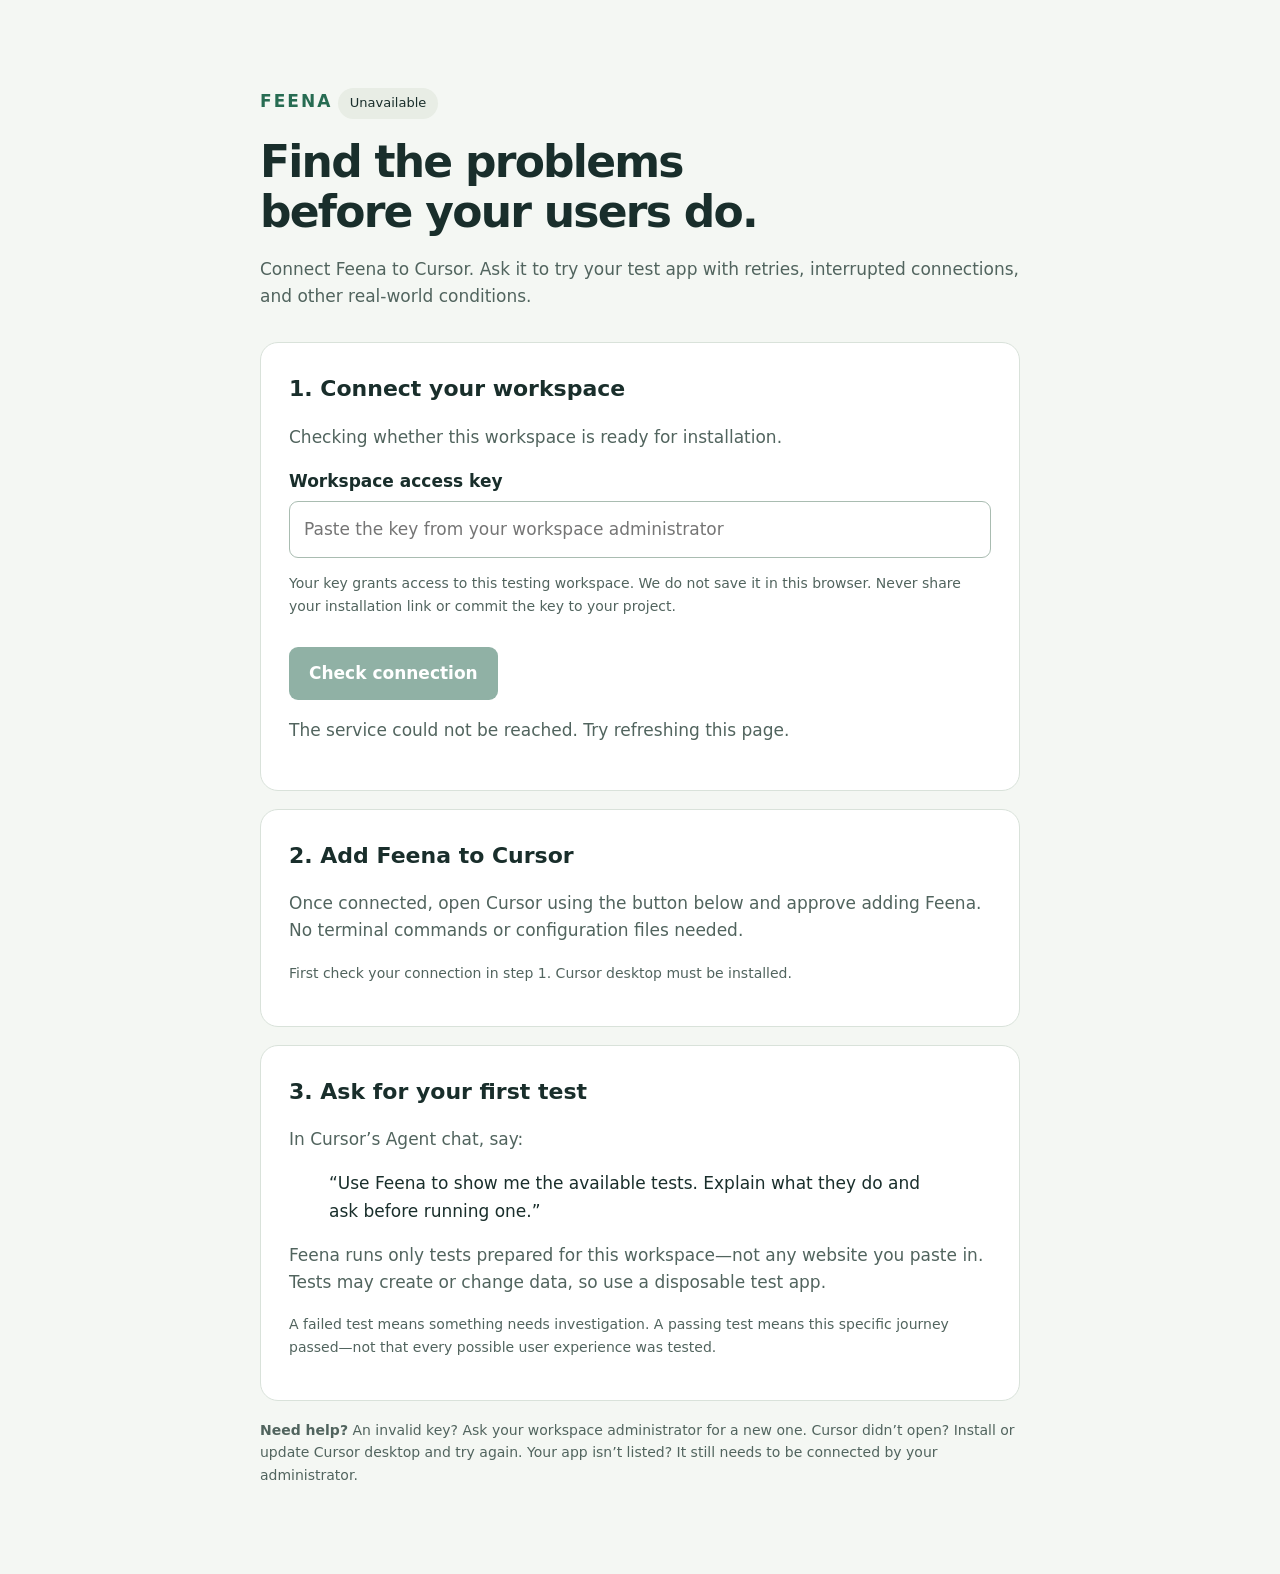
==== feena/src/feena/onboarding.html @ b4c307e5 "Rename Mallory to Feena throughout application and tooling Co-authored-by: philippaaaa <philippamcin" ====
<!doctype html>
<html lang="en"><head><meta charset="utf-8"><meta name="viewport" content="width=device-width, initial-scale=1">
<title>Connect Feena</title>
<style>
:root{font:17px/1.6 system-ui,sans-serif;color:#192e2b;background:#f4f7f3}body{margin:0}main{max-width:760px;margin:64px auto;padding:24px}header{margin-bottom:32px}.brand{font-weight:800;letter-spacing:.12em;color:#276c52}h1{font-size:44px;line-height:1.15;letter-spacing:-.04em;margin:18px 0}h2{font-size:22px;margin:0 0 12px}p{color:#51645e}.card{background:white;border:1px solid #d9e2da;border-radius:18px;padding:28px;margin:18px 0}.badge{display:inline-block;background:#e8ede5;padding:5px 12px;border-radius:30px;font-size:13px}label{display:block;font-weight:650;margin:16px 0 6px}input{box-sizing:border-box;width:100%;padding:14px;border:1px solid #a9bcb1;border-radius:9px;font:inherit}button,.button{display:inline-block;background:#23664e;color:white;border:0;border-radius:9px;padding:13px 20px;font:inherit;font-weight:650;cursor:pointer;margin-top:16px;text-decoration:none}button:disabled{opacity:.5;cursor:default}.muted{font-size:14px}#message{min-height:28px}code{white-space:normal}footer{font-size:14px;color:#51645e}a{color:#23664e}[hidden]{display:none!important}@media(max-width:600px){main{margin:20px auto;padding:18px}h1{font-size:34px}.card{padding:22px}}
</style></head><body><main>
<header><span class="brand">FEENA</span> <span class="badge" id="mode">Checking service…</span>
<h1>Find the problems<br>before your users do.</h1>
<p>Connect Feena to Cursor. Ask it to try your test app with retries, interrupted connections, and other real-world conditions.</p></header>
<section class="card"><h2>1. Connect your workspace</h2>
<p id="availability">Checking whether this workspace is ready for installation.</p>
<label for="key">Workspace access key</label><input id="key" type="password" autocomplete="off" spellcheck="false" placeholder="Paste the key from your workspace administrator">
<p class="muted">Your key grants access to this testing workspace. We do not save it in this browser. Never share your installation link or commit the key to your project.</p>
<button id="check" disabled>Check connection</button><p id="message" role="status" aria-live="polite"></p>
</section>
<section class="card"><h2>2. Add Feena to Cursor</h2><p>Once connected, open Cursor using the button below and approve adding Feena. No terminal commands or configuration files needed.</p>
<a id="install" class="button" hidden>Add to Cursor ↗</a><p id="installHint" class="muted">First check your connection in step 1. Cursor desktop must be installed.</p></section>
<section class="card"><h2>3. Ask for your first test</h2><p>In Cursor’s Agent chat, say:</p>
<blockquote>“Use Feena to show me the available tests. Explain what they do and ask before running one.”</blockquote>
<p>Feena runs only tests prepared for this workspace—not any website you paste in. Tests may create or change data, so use a disposable test app.</p>
<p class="muted">A failed test means something needs investigation. A passing test means this specific journey passed—not that every possible user experience was tested.</p></section>
<footer><strong>Need help?</strong> An invalid key? Ask your workspace administrator for a new one. Cursor didn’t open? Install or update Cursor desktop and try again. Your app isn’t listed? It still needs to be connected by your administrator.</footer>
</main><script>
const key=document.querySelector('#key'), check=document.querySelector('#check'), install=document.querySelector('#install'), message=document.querySelector('#message');
let endpoint=null;
function reset(){install.hidden=true;install.removeAttribute('href');message.textContent='';}
key.addEventListener('input',reset);
fetch('/connection-info',{cache:'no-store'}).then(r=>r.json()).then(info=>{
 endpoint=info.endpoint;
 document.querySelector('#mode').textContent=endpoint?'Private workspace':'Preview only';
 document.querySelector('#availability').textContent=endpoint?'Paste your workspace key, then check the connection.':'This is a temporary demo, not a permanent Cursor connection. Installation is disabled until an administrator configures a stable HTTPS address. You can explore the setup steps below.';
 check.disabled=!endpoint; key.disabled=!endpoint;
}).catch(()=>{document.querySelector('#mode').textContent='Unavailable';message.textContent='The service could not be reached. Try refreshing this page.';});
check.addEventListener('click',async()=>{
 reset();const secret=key.value.trim();if(!secret){message.textContent='Paste your workspace access key first.';return;}
 check.disabled=true;message.textContent='Checking your connection…';
 try{
 const response=await fetch('/connection-check',{headers:{Authorization:'Bearer '+secret},cache:'no-store'});
 if(key.value.trim()!==secret){message.textContent='Your key changed. Check the connection again.';return;}
 if(!response.ok){message.textContent=response.status===401?'That key was not accepted. Check it with your workspace administrator.':'The service is unavailable. Please try again.';return;}
 const config={url:endpoint,headers:{Authorization:'Bearer '+secret}};
 const bytes=new TextEncoder().encode(JSON.stringify(config));
 const encoded=btoa(Array.from(bytes,b=>String.fromCharCode(b)).join(''));
 install.href='cursor://anysphere.cursor-deeplink/mcp/install?name=feena&config='+encodeURIComponent(encoded);
 install.hidden=false;message.textContent='Connected. You can now add Feena to Cursor.';
 document.querySelector('#installHint').textContent='Cursor will ask you to confirm installation. This private link includes your access key; do not share it.';
 }catch{message.textContent='We couldn’t reach the service. Check your connection and try again.';}finally{check.disabled=false;}
});
window.addEventListener('pagehide',()=>{key.value='';reset();});
</script></body></html>
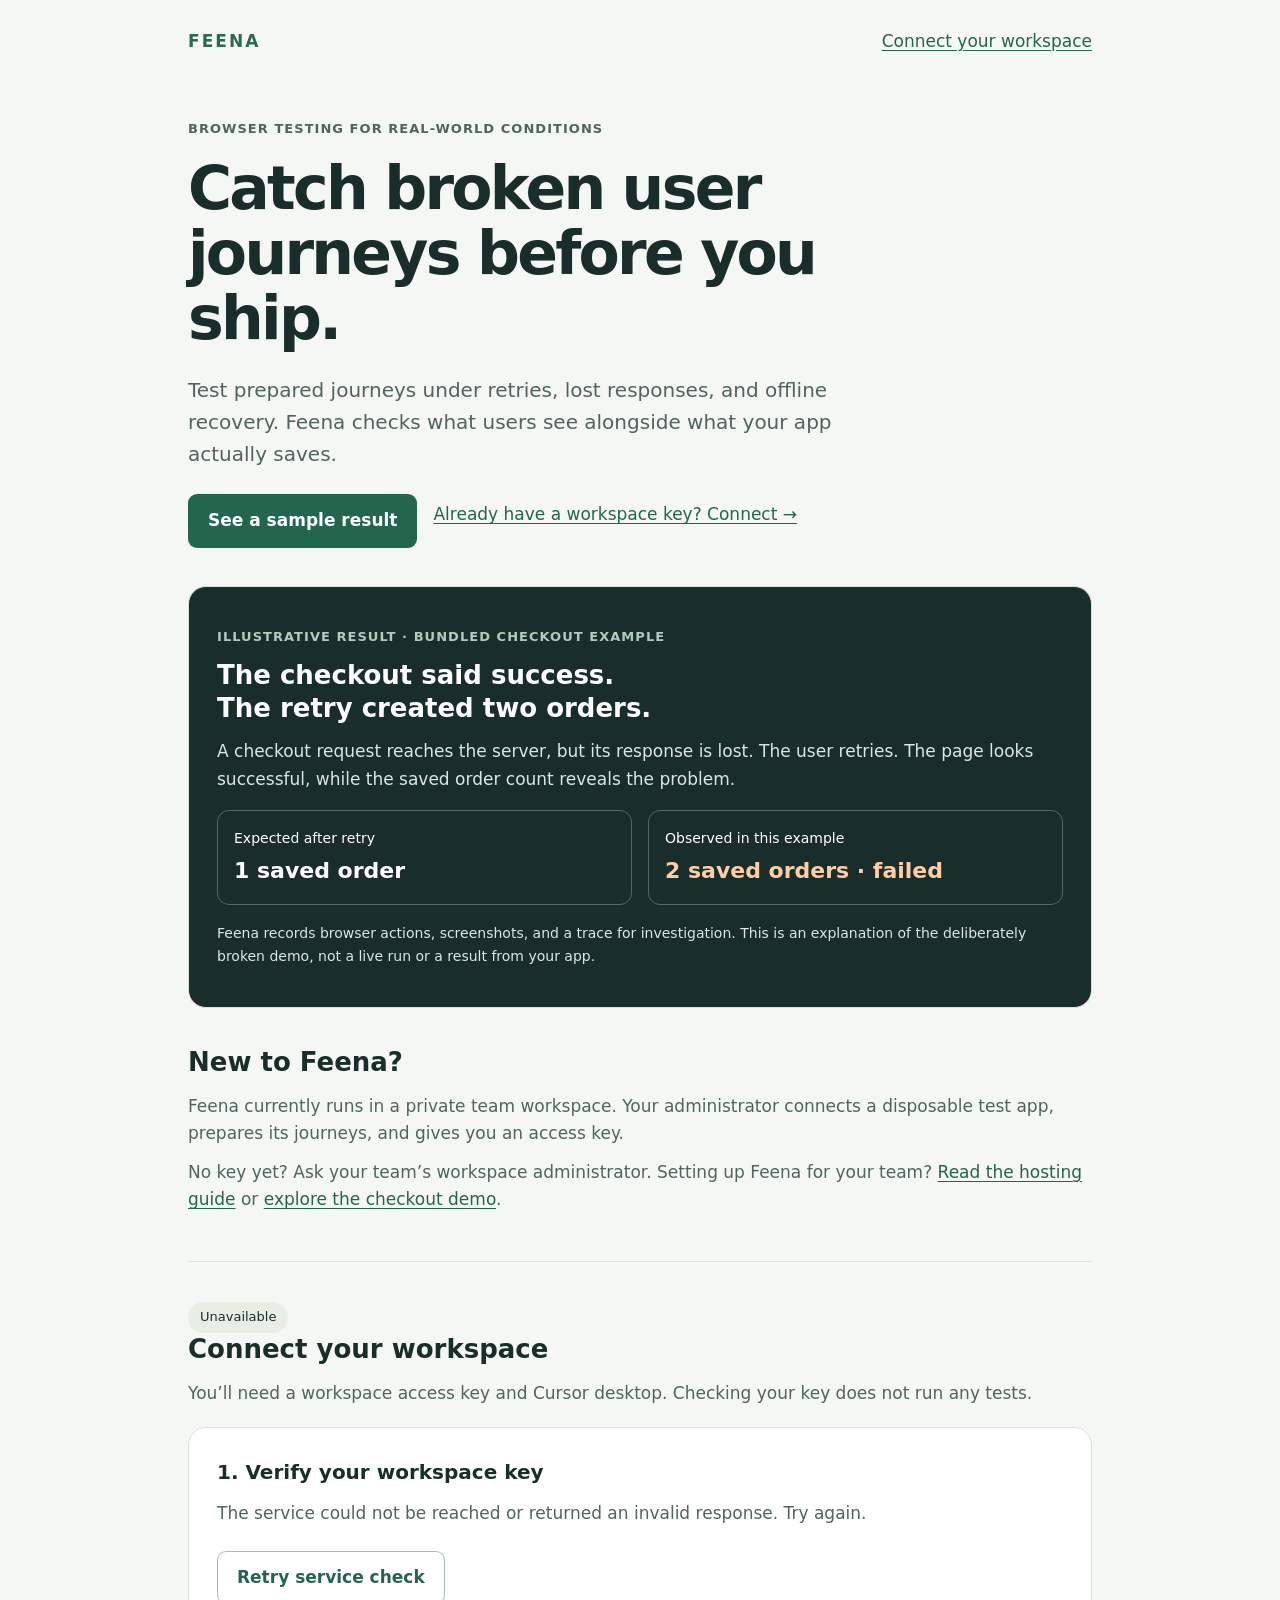
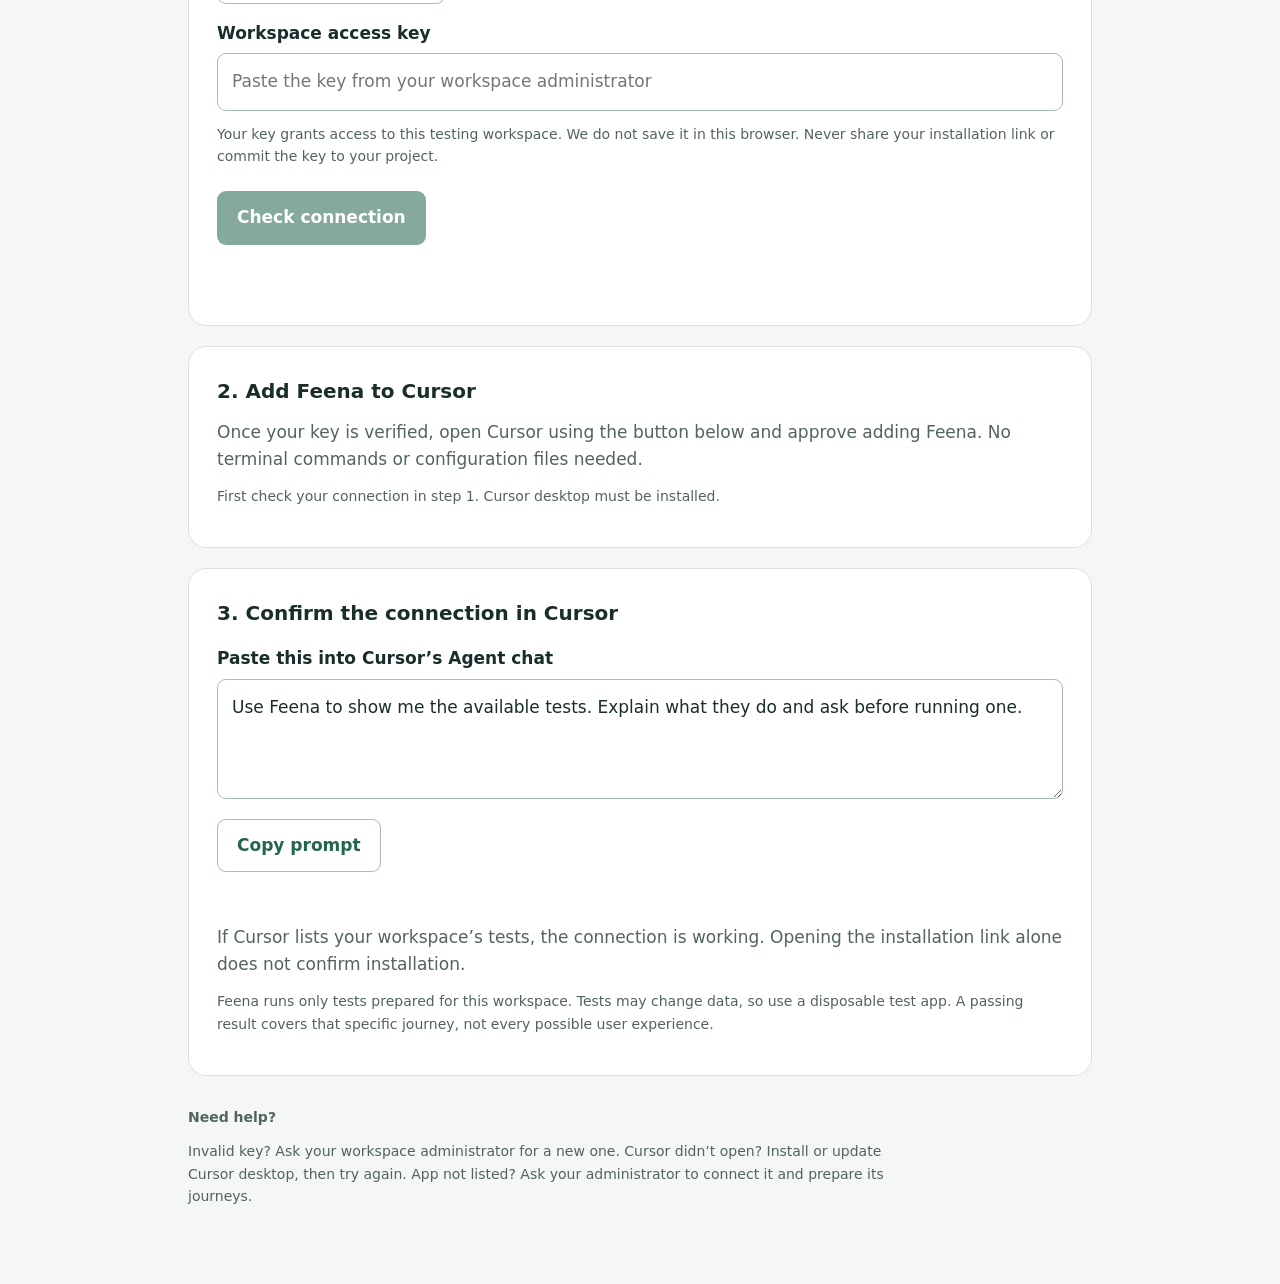
==== commit c43c5a58: "Improve Feena introduction, workspace onboarding, and connection recovery" ====
--- a/feena/src/feena/onboarding.html
+++ b/feena/src/feena/onboarding.html
@@ -1,50 +1,217 @@
 <!doctype html>
-<html lang="en"><head><meta charset="utf-8"><meta name="viewport" content="width=device-width, initial-scale=1">
-<title>Connect Feena</title>
-<style>
-:root{font:17px/1.6 system-ui,sans-serif;color:#192e2b;background:#f4f7f3}body{margin:0}main{max-width:760px;margin:64px auto;padding:24px}header{margin-bottom:32px}.brand{font-weight:800;letter-spacing:.12em;color:#276c52}h1{font-size:44px;line-height:1.15;letter-spacing:-.04em;margin:18px 0}h2{font-size:22px;margin:0 0 12px}p{color:#51645e}.card{background:white;border:1px solid #d9e2da;border-radius:18px;padding:28px;margin:18px 0}.badge{display:inline-block;background:#e8ede5;padding:5px 12px;border-radius:30px;font-size:13px}label{display:block;font-weight:650;margin:16px 0 6px}input{box-sizing:border-box;width:100%;padding:14px;border:1px solid #a9bcb1;border-radius:9px;font:inherit}button,.button{display:inline-block;background:#23664e;color:white;border:0;border-radius:9px;padding:13px 20px;font:inherit;font-weight:650;cursor:pointer;margin-top:16px;text-decoration:none}button:disabled{opacity:.5;cursor:default}.muted{font-size:14px}#message{min-height:28px}code{white-space:normal}footer{font-size:14px;color:#51645e}a{color:#23664e}[hidden]{display:none!important}@media(max-width:600px){main{margin:20px auto;padding:18px}h1{font-size:34px}.card{padding:22px}}
-</style></head><body><main>
-<header><span class="brand">FEENA</span> <span class="badge" id="mode">Checking service…</span>
-<h1>Find the problems<br>before your users do.</h1>
-<p>Connect Feena to Cursor. Ask it to try your test app with retries, interrupted connections, and other real-world conditions.</p></header>
-<section class="card"><h2>1. Connect your workspace</h2>
-<p id="availability">Checking whether this workspace is ready for installation.</p>
-<label for="key">Workspace access key</label><input id="key" type="password" autocomplete="off" spellcheck="false" placeholder="Paste the key from your workspace administrator">
-<p class="muted">Your key grants access to this testing workspace. We do not save it in this browser. Never share your installation link or commit the key to your project.</p>
-<button id="check" disabled>Check connection</button><p id="message" role="status" aria-live="polite"></p>
-</section>
-<section class="card"><h2>2. Add Feena to Cursor</h2><p>Once connected, open Cursor using the button below and approve adding Feena. No terminal commands or configuration files needed.</p>
-<a id="install" class="button" hidden>Add to Cursor ↗</a><p id="installHint" class="muted">First check your connection in step 1. Cursor desktop must be installed.</p></section>
-<section class="card"><h2>3. Ask for your first test</h2><p>In Cursor’s Agent chat, say:</p>
-<blockquote>“Use Feena to show me the available tests. Explain what they do and ask before running one.”</blockquote>
-<p>Feena runs only tests prepared for this workspace—not any website you paste in. Tests may create or change data, so use a disposable test app.</p>
-<p class="muted">A failed test means something needs investigation. A passing test means this specific journey passed—not that every possible user experience was tested.</p></section>
-<footer><strong>Need help?</strong> An invalid key? Ask your workspace administrator for a new one. Cursor didn’t open? Install or update Cursor desktop and try again. Your app isn’t listed? It still needs to be connected by your administrator.</footer>
-</main><script>
-const key=document.querySelector('#key'), check=document.querySelector('#check'), install=document.querySelector('#install'), message=document.querySelector('#message');
-let endpoint=null;
-function reset(){install.hidden=true;install.removeAttribute('href');message.textContent='';}
-key.addEventListener('input',reset);
-fetch('/connection-info',{cache:'no-store'}).then(r=>r.json()).then(info=>{
- endpoint=info.endpoint;
- document.querySelector('#mode').textContent=endpoint?'Private workspace':'Preview only';
- document.querySelector('#availability').textContent=endpoint?'Paste your workspace key, then check the connection.':'This is a temporary demo, not a permanent Cursor connection. Installation is disabled until an administrator configures a stable HTTPS address. You can explore the setup steps below.';
- check.disabled=!endpoint; key.disabled=!endpoint;
-}).catch(()=>{document.querySelector('#mode').textContent='Unavailable';message.textContent='The service could not be reached. Try refreshing this page.';});
-check.addEventListener('click',async()=>{
- reset();const secret=key.value.trim();if(!secret){message.textContent='Paste your workspace access key first.';return;}
- check.disabled=true;message.textContent='Checking your connection…';
- try{
- const response=await fetch('/connection-check',{headers:{Authorization:'Bearer '+secret},cache:'no-store'});
- if(key.value.trim()!==secret){message.textContent='Your key changed. Check the connection again.';return;}
- if(!response.ok){message.textContent=response.status===401?'That key was not accepted. Check it with your workspace administrator.':'The service is unavailable. Please try again.';return;}
- const config={url:endpoint,headers:{Authorization:'Bearer '+secret}};
- const bytes=new TextEncoder().encode(JSON.stringify(config));
- const encoded=btoa(Array.from(bytes,b=>String.fromCharCode(b)).join(''));
- install.href='cursor://anysphere.cursor-deeplink/mcp/install?name=feena&config='+encodeURIComponent(encoded);
- install.hidden=false;message.textContent='Connected. You can now add Feena to Cursor.';
- document.querySelector('#installHint').textContent='Cursor will ask you to confirm installation. This private link includes your access key; do not share it.';
- }catch{message.textContent='We couldn’t reach the service. Check your connection and try again.';}finally{check.disabled=false;}
-});
-window.addEventListener('pagehide',()=>{key.value='';reset();});
-</script></body></html>
+<html lang="en">
+<head>
+  <meta charset="utf-8">
+  <meta name="viewport" content="width=device-width, initial-scale=1">
+  <meta name="description" content="Test prepared browser journeys under retries, lost responses, and offline recovery. Connect your private Feena workspace to Cursor.">
+  <title>Feena — Catch broken user journeys | Connect Feena</title>
+  <style>
+    :root{font:17px/1.6 system-ui,sans-serif;color:#192e2b;background:#f4f7f3;scroll-behavior:smooth}
+    *{box-sizing:border-box}body{margin:0}main{max-width:960px;margin:auto;padding:28px 28px 64px}
+    nav{display:flex;align-items:center;justify-content:space-between;gap:20px;margin-bottom:64px}
+    .brand{font-weight:800;letter-spacing:.12em;color:#276c52;text-decoration:none}
+    h1{max-width:740px;font-size:clamp(36px,6vw,60px);line-height:1.08;letter-spacing:-.045em;margin:16px 0 24px}
+    h2{font-size:26px;line-height:1.25;margin:0 0 14px}h3{font-size:20px;margin:0 0 12px}
+    p{color:#51645e;margin:12px 0}.intro{max-width:650px;font-size:20px}.eyebrow{font-size:13px;font-weight:750;letter-spacing:.08em;text-transform:uppercase}
+    .card{background:#fff;border:1px solid #d9e2da;border-radius:18px;padding:28px;margin:20px 0}
+    .sample{background:#192e2b;color:#fff;margin:38px 0}.sample p{color:#dce7df}.sample .eyebrow{color:#afccbc}
+    .sample dl{display:grid;grid-template-columns:1fr 1fr;gap:16px}.sample dl div{border:1px solid #546960;border-radius:12px;padding:16px}
+    dt{font-size:14px}dd{margin:4px 0 0;font-size:22px;font-weight:650}.sample .failure{color:#ffcea5}
+    .badge{display:inline-block;background:#e8ede5;padding:5px 12px;border-radius:30px;font-size:13px}
+    label{display:block;font-weight:650;margin:16px 0 6px}input,textarea{width:100%;padding:14px;border:1px solid #a9bcb1;border-radius:9px;font:inherit;background:#fff;color:inherit}
+    button,.button{display:inline-block;background:#23664e;color:#fff;border:0;border-radius:9px;padding:13px 20px;font:inherit;font-weight:650;cursor:pointer;margin-top:12px;text-decoration:none}
+    button:hover,.button:hover{background:#194e3b}button:disabled{opacity:.55;cursor:default}.secondary{background:transparent;color:#23664e;box-shadow:inset 0 0 0 1px #a9bcb1}.secondary:hover{background:#e8ede5}
+    a{color:#23664e;text-underline-offset:3px}a:focus-visible,button:focus-visible,input:focus-visible,textarea:focus-visible{outline:3px solid #b25c15;outline-offset:4px}
+    .actions{display:flex;flex-wrap:wrap;align-items:center;gap:16px}.muted,footer{font-size:14px}.status{min-height:28px}
+    .divider{border-top:1px solid #d9e2da;margin-top:48px;padding-top:40px}.context{background:#f4f7f3;border-radius:12px;padding:16px;overflow-wrap:anywhere}.context dd{font-size:17px;margin-bottom:12px}
+    section[id]{scroll-margin-top:24px}textarea{min-height:120px;resize:vertical}footer{color:#51645e;margin-top:30px}footer p{max-width:720px}
+    [hidden]{display:none!important}.skip{position:absolute;left:16px;top:-100px;background:#fff;padding:12px}.skip:focus{top:12px}
+    @media(max-width:600px){main{padding:20px 18px 40px}nav{margin-bottom:40px;font-size:14px}.card{padding:22px}.sample dl{grid-template-columns:1fr}.intro{font-size:18px}}
+    @media(prefers-reduced-motion:reduce){:root{scroll-behavior:auto}}
+  </style>
+</head>
+<body>
+<a class="skip" href="#main">Skip to content</a>
+<main id="main">
+  <nav aria-label="Main navigation"><a class="brand" href="#main">FEENA</a><a href="#connect">Connect your workspace</a></nav>
+  <header>
+    <p class="eyebrow">Browser testing for real-world conditions</p>
+    <h1>Catch broken user journeys before you ship.</h1>
+    <p class="intro">Test prepared journeys under retries, lost responses, and offline recovery. Feena checks what users see alongside what your app actually saves.</p>
+    <div class="actions"><a class="button" href="#example">See a sample result</a><a href="#connect">Already have a workspace key? Connect →</a></div>
+  </header>
+  <section class="card sample" id="example" aria-labelledby="example-title">
+    <p class="eyebrow">Illustrative result · bundled checkout example</p>
+    <h2 id="example-title">The checkout said success.<br>The retry created two orders.</h2>
+    <p>A checkout request reaches the server, but its response is lost. The user retries. The page looks successful, while the saved order count reveals the problem.</p>
+    <dl><div><dt>Expected after retry</dt><dd>1 saved order</dd></div><div><dt>Observed in this example</dt><dd class="failure">2 saved orders · failed</dd></div></dl>
+    <p class="muted">Feena records browser actions, screenshots, and a trace for investigation. This is an explanation of the deliberately broken demo, not a live run or a result from your app.</p>
+  </section>
+  <section aria-labelledby="access-title">
+    <h2 id="access-title">New to Feena?</h2>
+    <p>Feena currently runs in a private team workspace. Your administrator connects a disposable test app, prepares its journeys, and gives you an access key.</p>
+    <p>No key yet? Ask your team’s workspace administrator. Setting up Feena for your team? <a href="https://github.com/philippaaaa/feena/blob/HEAD/feena/DEPLOY.md">Read the hosting guide</a> or <a href="https://github.com/philippaaaa/feena/tree/HEAD/feena/examples/resilient-checkout">explore the checkout demo</a>.</p>
+  </section>
+  <section class="divider" id="connect" aria-labelledby="connect-title">
+    <span class="badge" id="mode">Checking service…</span>
+    <h2 id="connect-title">Connect your workspace</h2>
+    <p>You’ll need a workspace access key and Cursor desktop. Checking your key does not run any tests.</p>
+    <noscript><p>JavaScript is required to verify your key and create the Cursor installation link. Enable it and reload this page.</p></noscript>
+    <section class="card" aria-labelledby="key-title">
+      <h3 id="key-title">1. Verify your workspace key</h3>
+      <p id="availability" role="status">Checking whether this workspace is ready for installation.</p>
+      <button id="retry" class="secondary" type="button" hidden>Retry service check</button>
+      <form id="connection-form">
+        <label for="key">Workspace access key</label>
+        <input id="key" type="password" autocomplete="off" spellcheck="false" disabled aria-describedby="key-help message" placeholder="Paste the key from your workspace administrator">
+        <p class="muted" id="key-help">Your key grants access to this testing workspace. We do not save it in this browser. Never share your installation link or commit the key to your project.</p>
+        <button id="check" type="submit" disabled>Check connection</button>
+        <p id="message" class="status" role="status" aria-live="polite"></p>
+      </form>
+      <div id="workspace" class="context" hidden><h3>Verified workspace</h3><dl><dt>Workspace</dt><dd id="workspace-name"></dd><dt>Test environment</dt><dd id="environment-name"></dd><dt>Available journeys</dt><dd id="journey-count"></dd></dl><p class="muted">Confirm these details with your administrator before running tests.</p></div>
+    </section>
+    <section class="card" aria-labelledby="install-title">
+      <h3 id="install-title">2. Add Feena to Cursor</h3>
+      <p>Once your key is verified, open Cursor using the button below and approve adding Feena. No terminal commands or configuration files needed.</p>
+      <a id="install" class="button" hidden>Add to Cursor ↗</a>
+      <p id="installHint" class="muted">First check your connection in step 1. Cursor desktop must be installed.</p>
+    </section>
+    <section class="card" aria-labelledby="prompt-title">
+      <h3 id="prompt-title">3. Confirm the connection in Cursor</h3>
+      <label for="prompt">Paste this into Cursor’s Agent chat</label>
+      <textarea id="prompt" readonly>Use Feena to show me the available tests. Explain what they do and ask before running one.</textarea>
+      <button id="copy" class="secondary" type="button">Copy prompt</button><p id="copy-status" class="status muted" role="status" aria-live="polite"></p>
+      <p>If Cursor lists your workspace’s tests, the connection is working. Opening the installation link alone does not confirm installation.</p>
+      <p class="muted">Feena runs only tests prepared for this workspace. Tests may change data, so use a disposable test app. A passing result covers that specific journey, not every possible user experience.</p>
+    </section>
+  </section>
+  <footer><strong>Need help?</strong><p>Invalid key? Ask your workspace administrator for a new one. Cursor didn’t open? Install or update Cursor desktop, then try again. App not listed? Ask your administrator to connect it and prepare its journeys.</p></footer>
+</main>
+<script>
+  const $ = selector => document.querySelector(selector);
+  const key = $('#key'), check = $('#check'), install = $('#install'), message = $('#message');
+  const initialHint = $('#installHint').textContent;
+  let endpoint = null, verification = 0, serviceCheck = 0, activeCheck = null;
+
+  function reset() {
+    verification++;
+    if (activeCheck) activeCheck.abort();
+    activeCheck = null;
+    install.hidden = true;
+    install.removeAttribute('href');
+    $('#installHint').textContent = initialHint;
+    $('#workspace').hidden = true;
+    for (const id of ['#workspace-name', '#environment-name', '#journey-count']) $(id).textContent = '';
+    key.removeAttribute('aria-invalid');
+    message.textContent = '';
+    check.disabled = !endpoint;
+    check.textContent = 'Check connection';
+    $('#connection-form').removeAttribute('aria-busy');
+  }
+
+  async function request(url, options = {}, controller = new AbortController()) {
+    const timeout = setTimeout(() => controller.abort(), 10000);
+    try {
+      const response = await fetch(url, {...options, cache: 'no-store', signal: controller.signal});
+      if (!response.ok) return {ok: false, status: response.status};
+      return {ok: true, data: await response.json()};
+    } finally { clearTimeout(timeout); }
+  }
+
+  async function loadService() {
+    const attempt = ++serviceCheck;
+    endpoint = null;
+    reset();
+    key.disabled = true;
+    $('#retry').hidden = true;
+    $('#mode').textContent = 'Checking service…';
+    $('#availability').textContent = 'Checking whether this workspace is ready for installation.';
+    try {
+      const result = await request('/connection-info');
+      if (attempt !== serviceCheck) return;
+      if (!result.ok) throw new Error('Service unavailable');
+      const value = result.data.endpoint;
+      if (value !== null) {
+        const url = new URL(value);
+        if (url.protocol !== 'https:' || url.pathname !== '/mcp' || url.username || url.password || url.search || url.hash) throw new Error('Invalid endpoint');
+        endpoint = url.href;
+      }
+      $('#mode').textContent = endpoint ? 'Private workspace' : 'Preview only';
+      $('#availability').textContent = endpoint ? 'Paste your workspace key, then check the connection.' : 'Workspace setup is incomplete. An administrator must configure a stable HTTPS address before you can install Feena. You can still explore the example above.';
+      check.disabled = !endpoint;
+      key.disabled = !endpoint;
+      $('#retry').hidden = !!endpoint;
+    } catch (error) {
+      if (attempt !== serviceCheck) return;
+      $('#mode').textContent = 'Unavailable';
+      $('#availability').textContent = error.name === 'AbortError' ? 'The service check timed out. Try again.' : 'The service could not be reached or returned an invalid response. Try again.';
+      $('#retry').hidden = false;
+    }
+  }
+
+  key.addEventListener('input', reset);
+  $('#retry').addEventListener('click', loadService);
+  $('#connection-form').addEventListener('submit', async event => {
+    event.preventDefault();
+    if (!endpoint || check.disabled) return;
+    reset();
+    const secret = key.value.trim(), attempt = verification;
+    if (!secret) { key.setAttribute('aria-invalid', 'true'); message.textContent = 'Paste your workspace access key first.'; key.focus(); return; }
+    const controller = new AbortController();
+    activeCheck = controller;
+    check.disabled = true;
+    check.textContent = 'Checking…';
+    $('#connection-form').setAttribute('aria-busy', 'true');
+    message.textContent = 'Checking your workspace key…';
+    try {
+      const response = await request('/connection-check', {headers: {Authorization: 'Bearer ' + secret}}, controller);
+      if (attempt !== verification) return;
+      if (!response.ok) {
+        if (response.status === 401) key.setAttribute('aria-invalid', 'true');
+        message.textContent = response.status === 401 ? 'That key was not accepted. Check it with your workspace administrator.' : 'The service is unavailable. Try checking your connection again.';
+        return;
+      }
+      if (response.data.connected !== true) throw new Error('Invalid verification response');
+      const workspace = response.data.workspace;
+      if (workspace) {
+        $('#workspace-name').textContent = workspace.name || 'Private Feena workspace';
+        $('#environment-name').textContent = workspace.environment || 'Ask your administrator to confirm the test environment';
+        $('#journey-count').textContent = Number.isInteger(workspace.journey_count) ? String(workspace.journey_count) : 'Ask your administrator';
+        $('#workspace').hidden = false;
+      }
+      const config = {url: endpoint, headers: {Authorization: 'Bearer ' + secret}};
+      const bytes = new TextEncoder().encode(JSON.stringify(config));
+      const encoded = btoa(Array.from(bytes, b => String.fromCharCode(b)).join(''));
+      install.href = 'cursor://anysphere.cursor-deeplink/mcp/install?name=feena&config=' + encodeURIComponent(encoded);
+      install.hidden = false;
+      message.textContent = 'Workspace key verified. Next, add Feena to Cursor.';
+      $('#installHint').textContent = 'Approve installation in Cursor, then use the prompt in step 3 to confirm it worked. This private link includes your key; do not share it.';
+    } catch (error) {
+      if (attempt !== verification) return;
+      message.textContent = error.name === 'AbortError' ? 'The connection check timed out. Try again.' : 'We couldn’t verify your key. Check your connection and try again.';
+    } finally {
+      if (attempt === verification) {
+        activeCheck = null;
+        check.disabled = !endpoint;
+        check.textContent = 'Check connection';
+        $('#connection-form').removeAttribute('aria-busy');
+      }
+    }
+  });
+
+  $('#copy').addEventListener('click', async () => {
+    try {
+      await navigator.clipboard.writeText($('#prompt').value);
+      $('#copy-status').textContent = 'Prompt copied. Paste it into Cursor’s Agent chat.';
+    } catch {
+      $('#prompt').focus();
+      $('#prompt').select();
+      $('#copy-status').textContent = 'Select and copy the prompt above using your browser’s copy command.';
+    }
+  });
+  window.addEventListener('pagehide', () => { serviceCheck++; key.value = ''; reset(); });
+  window.addEventListener('pageshow', event => { if (event.persisted) loadService(); });
+  loadService();
+</script>
+</body>
+</html>
